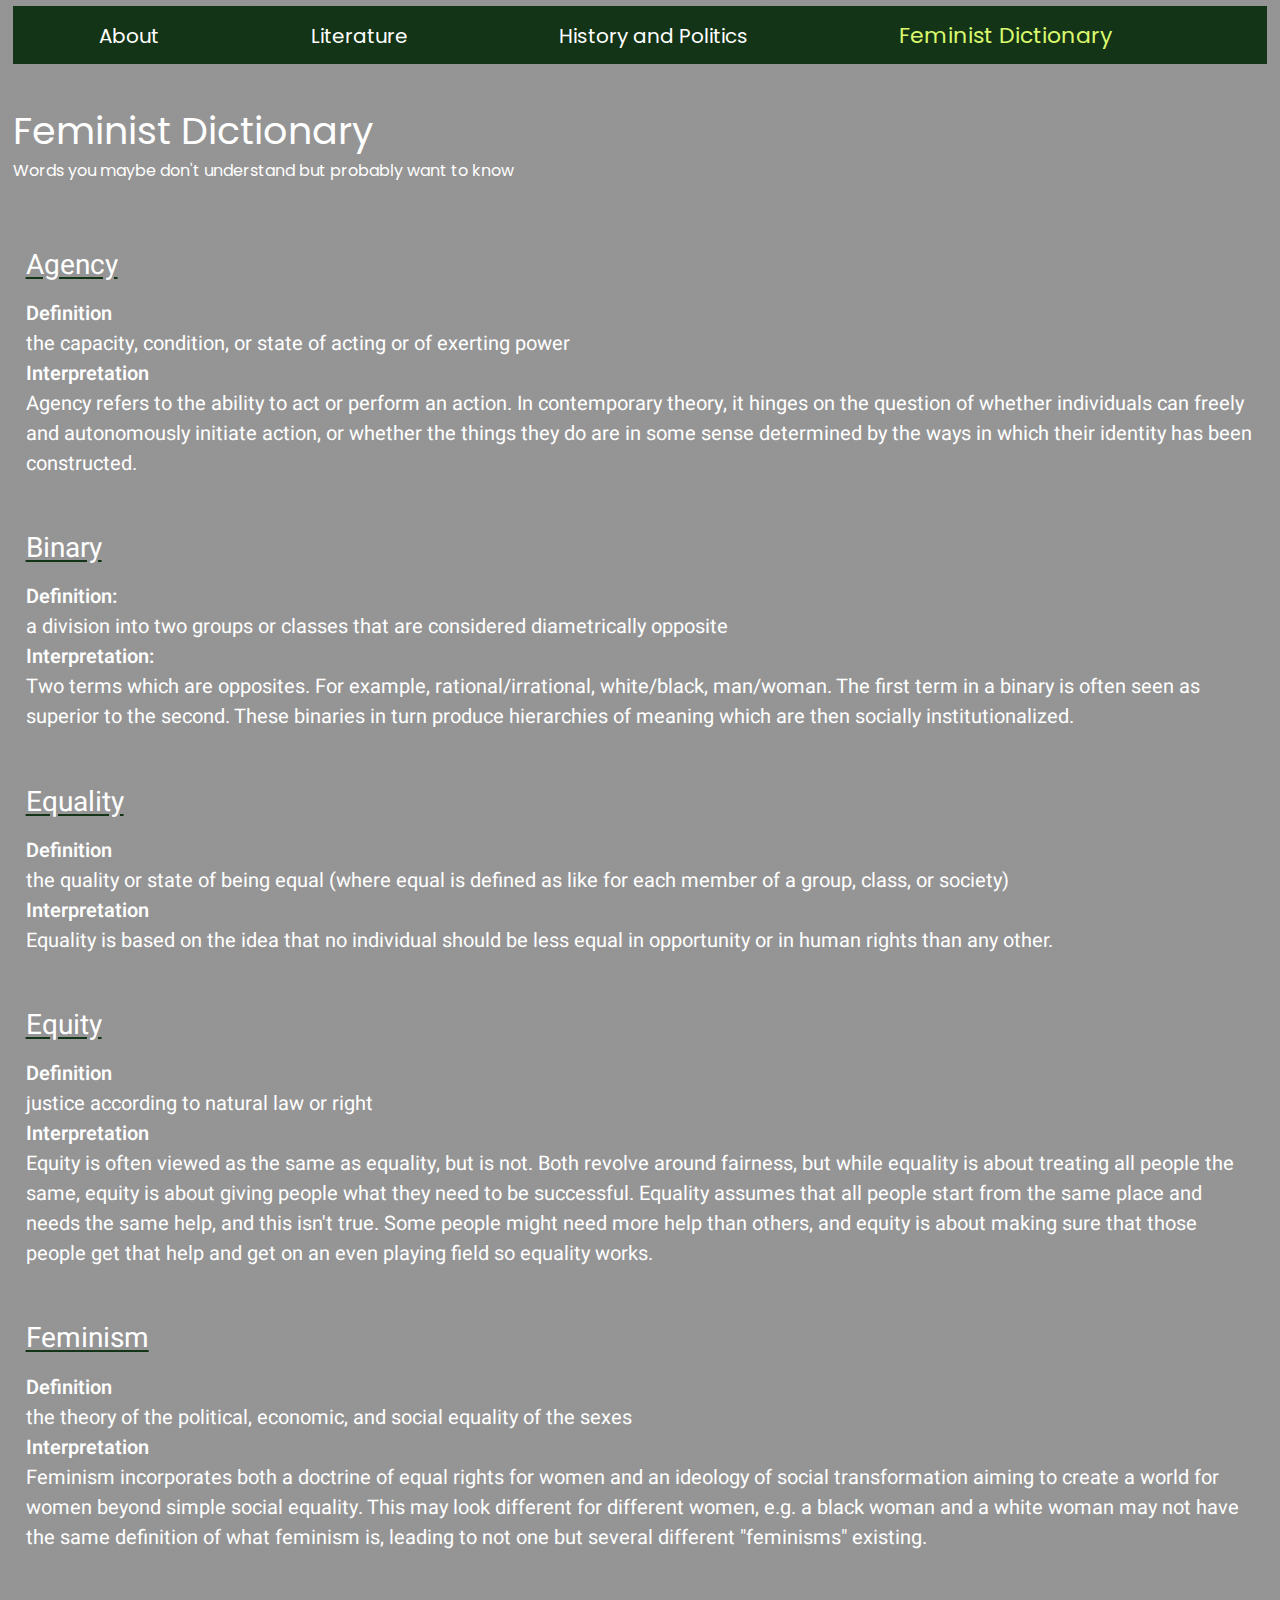
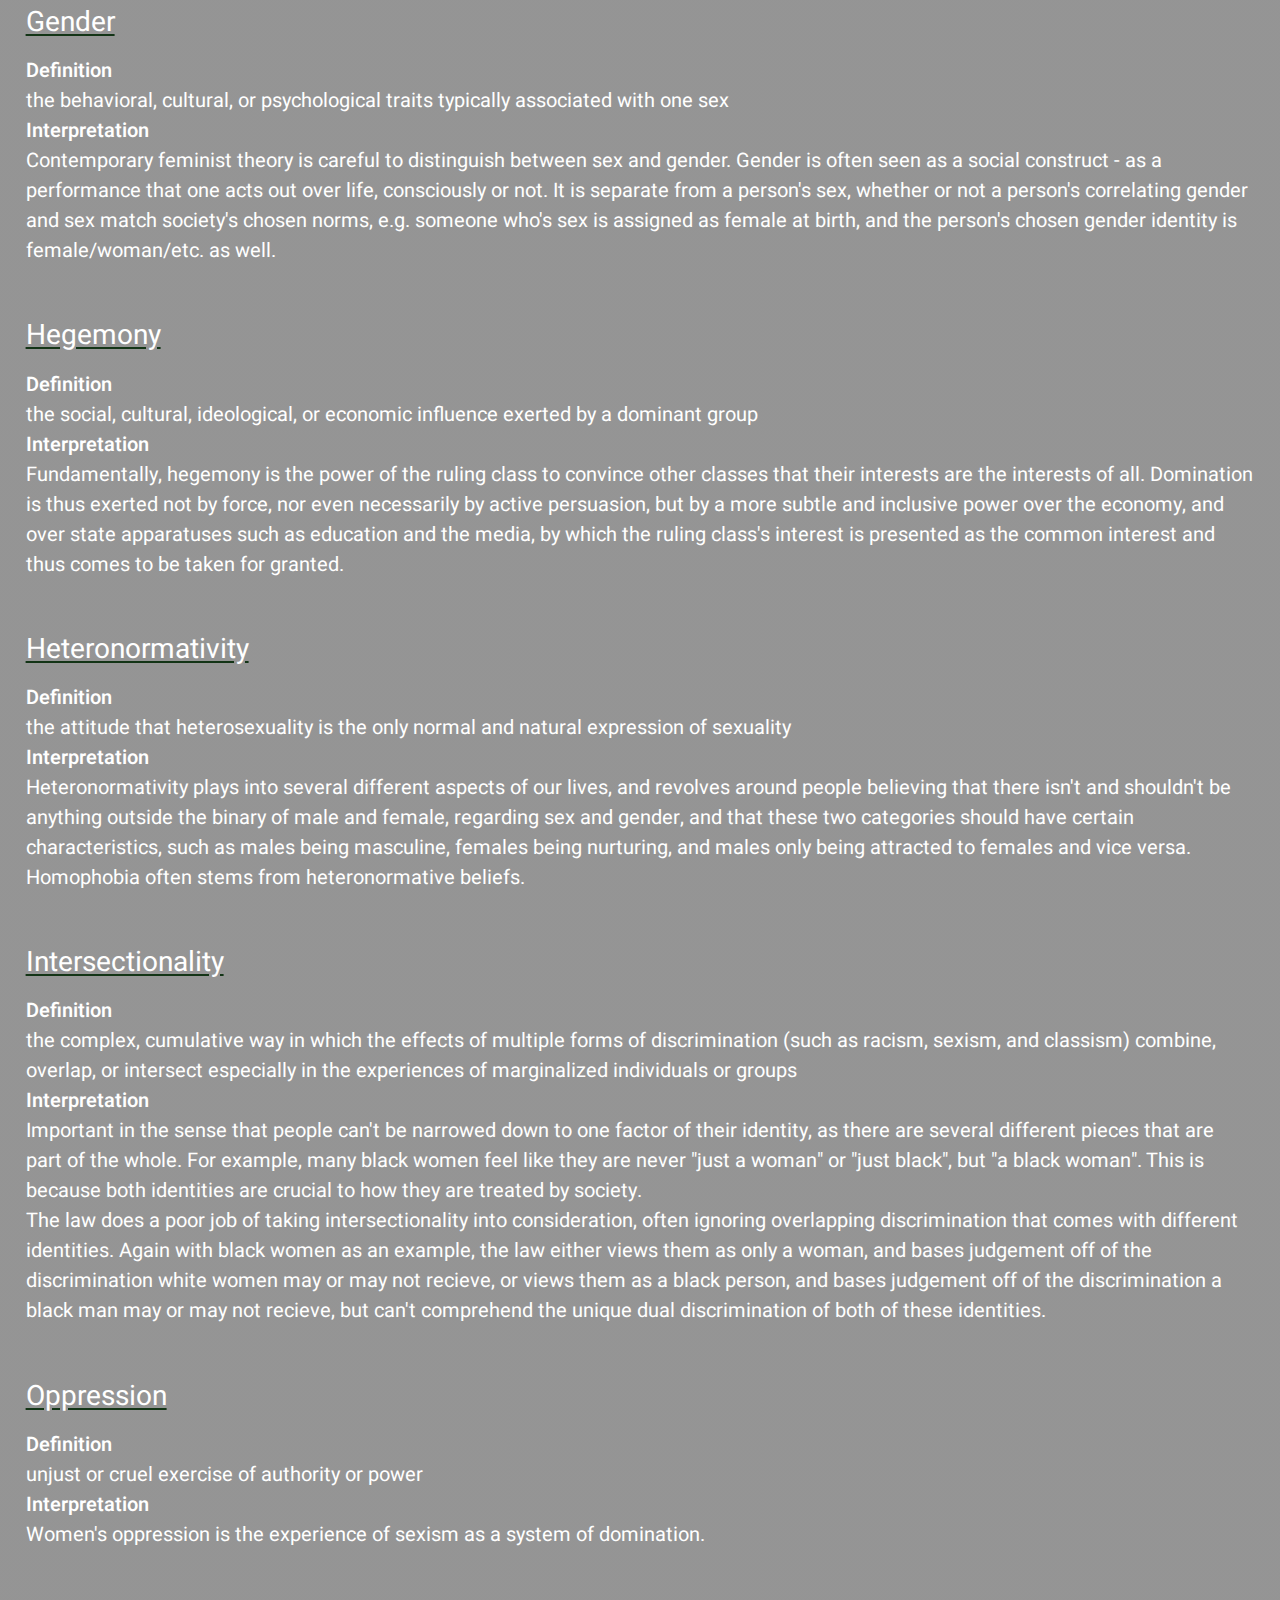
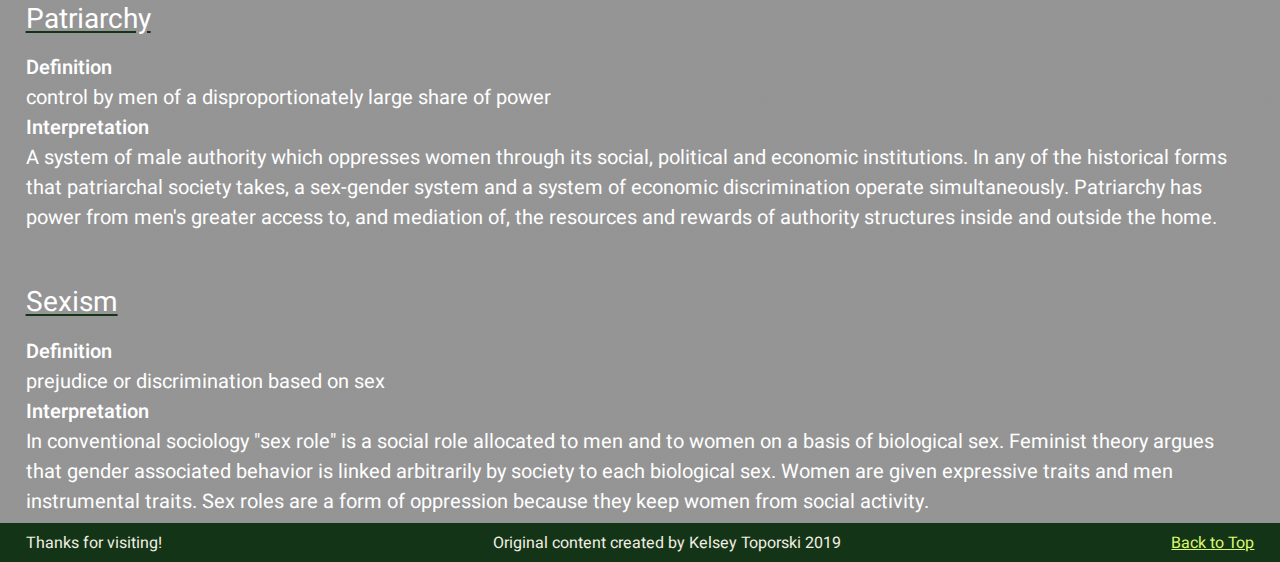
==== femdict.html @ 1d6a4809 "Add files via upload" ====
<!DOCTYPE html>
<html lang="en">
<head>
  <meta charset="UTF-8">

  <meta name="viewport" content="width=device-width, initial-scale=1.0">

  <!-- connects to the stylesheets -->
  <link rel="stylesheet" href="css/reset.css">
  <link rel="stylesheet" href="css/style.css">

  <!-- connect to a Google font -->  
  <!-- connect to a Font Aweseom font -->
  <!-- connect to a favicon -->
  <link href='https://fonts.googleapis.com/css?family=Anton' rel='stylesheet'>
  <link rel="preconnect" href="https://fonts.googleapis.com">
  <link rel="preconnect" href="https://fonts.gstatic.com" crossorigin>
  <link href="https://fonts.googleapis.com/css2?family=Poppins:wght@400;500;600;700&display=swap" rel="stylesheet">
  <link href="https://fonts.googleapis.com/css2?family=Heebo:wght@400;500;600;700&family=Poppins:wght@400;500;600;700&display=swap" rel="stylesheet">
  <link rel="stylesheet" href="https://cdnjs.cloudflare.com/ajax/libs/font-awesome/6.3.0/css/all.min.css" integrity="sha512-SzlrxWUlpfuzQ+pcUCosxcglQRNAq/DZjVsC0lE40xsADsfeQoEypE+enwcOiGjk/bSuGGKHEyjSoQ1zVisanQ==" crossorigin="anonymous" referrerpolicy="no-referrer" />

  <title>Women's Web - Dictionary</title>
</head>

<body>
  <a href="#mainstuff" class="skip"> Skip to Main Content</a>
  <header>
    <nav>
        <ul>
          <li><a href="index.html">About</a></li>
          <li><a href="literature.html">Literature</a></li>
          <li><a href="history.html">History and Politics</a></li>
          <li><a class= "active" href="femdict.html">Feminist Dictionary</a></li>
        </ul>
    </nav>
      <!-- definitions from meriam webster -->
      <!-- interpretations from
            The Dictionary of Feminist Theory - Maggie Humm,
            Key Concepts In Post-Colonial Studies - Ashcroft, Bill, Gareth Griffiths, and Helen Tiffin,
            or myself -->
      <!-- interpretation of equity from https://everydayfeminism.com/2014/09/equality-is-not-enough/ -->

    <h1>Feminist Dictionary</h1>
    Words you maybe don't understand but probably want to know

  </header>

  <main id="mainstuff" class="background">
  

      <!-- definitions from meriam webster -->
      <!-- interpretations from
            The Dictionary of Feminist Theory - Maggie Humm,
            Key Concepts In Post-Colonial Studies - Ashcroft, Bill, Gareth Griffiths, and Helen Tiffin,
            or myself -->
      <!-- interpretation of equity from https://everydayfeminism.com/2014/09/equality-is-not-enough/ -->

      <dl>
        <dt>Agency</dt>
        <dd>Definition
          <p>
            the capacity, condition, or state of acting or of exerting power
          </p>
        <dd>Interpretation
          <p>
            Agency refers to the ability to act or perform an action. In contemporary theory, it hinges on the question of whether individuals can freely and autonomously initiate action, or whether the things they do are in some sense determined by the ways in which their identity has been constructed.
          </p>

        
        <dt>Binary</dt>
        <dd>Definition:
          <p>
            a division into two groups or classes that are considered diametrically opposite
          </p></dd>
        <dd>Interpretation:
          <p>
            Two terms which are opposites. For example, rational/irrational, white/black, man/woman. The first term in a binary is often seen as superior to the second. These binaries in turn produce hierarchies of meaning which are then socially institutionalized.
          </p></dd>
        
          
        <dt>Equality</dt>
        <dd>Definition
          <p>
            the quality or state of being equal (where equal is defined as like for each member of a group, class, or society)
          </p></dd>
        <dd>Interpretation
          <p>
            Equality is based on the idea that no individual should be less equal in opportunity or in human rights than any other.
          </p></dd>
        
          
        <dt>Equity</dt>
        <dd>Definition
          <p>
            justice according to natural law or right
          </p></dd>
        <dd>Interpretation
          <p>
            Equity is often viewed as the same as equality, but is not. Both revolve around fairness, but while equality is about treating all people the same, equity is about giving people what they need to be successful. Equality assumes that all people start from the same place and needs the same help, and this isn't true. Some people might need more help than others, and equity is about making sure that those people get that help and get on an even playing field so equality works.
          </p></dd>
        
          
        <dt>Feminism</dt>
        <dd>Definition
          <p>
            the theory of the political, economic, and social equality of the sexes
          </p></dd>
        <dd>Interpretation
          <p>
            Feminism incorporates both a doctrine of equal rights for women and an ideology of social transformation aiming to create a world for women beyond simple social equality. This may look different for different women, e.g. a black woman and a white woman may not have the same definition of what feminism is, leading to not one but several different "feminisms" existing.
          </p></dd>
       
          
        <dt>Gender</dt>
        <dd>Definition
          <p>
            the behavioral, cultural, or psychological traits typically associated with one sex
          </p></dd>
        <dd>Interpretation
          <p>
            Contemporary feminist theory is careful to distinguish between sex and gender. Gender is often seen as a social construct - as a performance that one acts out over life, consciously or not. It is separate from a person's sex, whether or not a person's correlating gender and sex match society's chosen norms, e.g. someone who's sex is assigned as female at birth, and the person's chosen gender identity is female/woman/etc. as well.
          </p></dd>
        
          
        <dt>Hegemony</dt>
        <dd>Definition
          <p>
            the social, cultural, ideological, or economic influence exerted by a dominant group
          </p></dd>
        <dd>Interpretation
          <p>
            Fundamentally, hegemony is the power of the ruling class to convince other classes that their interests are the interests of all.  Domination is thus exerted not by force, nor even necessarily by active persuasion, but by a more subtle and inclusive power over the economy, and over state apparatuses such as education and the media, by which the ruling class's interest is presented as the common interest and thus comes to be taken for granted.
          </p></dd>
       
          
        <dt>Heteronormativity</dt>
        <dd>Definition
          <p>
            the attitude that heterosexuality is the only normal and natural expression of sexuality
          </p></dd>
        <dd>Interpretation
          <p>
            Heteronormativity plays into several different aspects of our lives, and revolves around people believing that there isn't and shouldn't be anything outside the binary of male and female, regarding sex and gender, and that these two categories should have certain characteristics, such as males being masculine, females being nurturing, and males only being attracted to females and vice versa. Homophobia often stems from heteronormative beliefs.
          </p></dd>
        
          
        <dt>Intersectionality</dt>
        <dd>Definition
          <p>
            the complex, cumulative way in which the effects of multiple forms of discrimination (such as racism, sexism, and classism) combine, overlap, or intersect especially in the experiences of marginalized individuals or groups
          </p></dd>
        <dd>Interpretation
          <p>
            Important in the sense that people can't be narrowed down to one factor of their identity, as there are several different pieces that are part of the whole. For example, many black women feel like they are never "just a woman" or "just black", but "a black woman". This is because both identities are crucial to how they are treated by society.
          </p>
          <p>
            The law does a poor job of taking intersectionality into consideration, often ignoring overlapping discrimination that comes with different identities. Again with black women as an example, the law either views them as only a woman, and bases judgement off of the discrimination white women may or may not recieve, or views them as a black person, and bases judgement off of the discrimination a black man may or may not recieve, but can't comprehend the unique dual discrimination of both of these identities.
          </p></dd>
           
          
        <dt>Oppression</dt>
        <dd>Definition
          <p>
            unjust or cruel exercise of authority or power
          </p></dd>
        <dd>Interpretation
          <p>
            Women's oppression is the experience of sexism as a system of domination.
          </p></dd>
       
          
        <dt>Patriarchy</dt>
        <dd>Definition
          <p>
            control by men of a disproportionately large share of power
          </p></dd>
        <dd>Interpretation
          <p>
            A system of male authority which oppresses women through its social, political and economic institutions. In any of the historical forms that patriarchal society takes, a sex-gender system and a system of economic discrimination operate simultaneously. Patriarchy has power from men's greater access to, and mediation of, the resources and rewards of authority structures inside and outside the home.
          </p></dd>
             
          
        <dt>Sexism</dt>
        <dd>Definition
          <p>
            prejudice or discrimination based on sex
          </p></dd>
        <dd>Interpretation
          <p>
            In conventional sociology "sex role" is a social role allocated to men and to women on a basis of biological sex. Feminist theory argues that gender associated behavior is linked arbitrarily by society to each biological sex. Women are given expressive traits and men instrumental traits. Sex roles are a form of oppression because they keep women from social activity.
          </p></dd>
      </dl>

    </main>

    <footer>
      <p class="thanks">
        Thanks for visiting! <i class="fa-regular fa-handshake"></i>
      </p>
      <p>Original content created by Kelsey Toporski 2019 <i class="fa-regular fa-copyright"></i></p>
      <a href="#main">Back to Top <i class="fa-solid fa-arrow-up"></i></a>
    </footer>

</body>
</html>
---- css/style.css ----
body{
    line-height: 1.5;
    font-family: Heebo, monospace;
    background-color: #F0EEE2;
    color: #133416;
}

nav, header{
    font-family: Poppins, Heebo, monospace ;
    margin: auto;
    /* padding: 5px 10px; */
    padding: 0.5% 1%;
}

nav{
    background-color: #133416;
    position: relative;
    overflow: hidden;
}

#navlinks{
    display: none;
    text-align: right;
    flex-direction: column;
    margin: auto;
    justify-content: space-between;
    margin-top: 8%;
}

nav ul li{
    /* padding: 8px 20px; */
    padding: 0.5% 1%;
    font-size: 20px;
    /* margin: auto 40px; */
    margin: auto 5%;
}

nav a{
    text-decoration: none;
    color: #FFFFFF;
    text-align: center;
}

.icon{
    color: #DAF96E;
    padding: 2%;
    text-decoration: none;
    display: block;
    float: right;
    position: relative;
}

.icon i{
    height: 20px;
}

nav a:visited{
    color: #FFFFFF;
}

nav a.active{
    font-size: 22px;
    /* font-weight: 200; */
    color: #DAF96E;
}

.skip{
    position: absolute;
    left: -1200px;
}

.skip:focus{
    left: 0px;
}

#mainstuff{
    margin: 0 auto;
    /* padding: 5px 20px; */
    padding: 0.5% 2%;
}

#women_march{
    display: none;
}

#mainstuff > div{
    margin-bottom: 3%;
}

.grid_container, .history{
    display: grid;
    grid-template-columns: 1fr;
}

.grid_container>div, .history>div{
    border: solid #133416 1px;
    border-radius: 0.6%;
    padding: 2%;
    margin: 2%;
}

.history > div > h2, .history > div >  p, .history > div >  img, .literature > h2, .literature > h3, .literature > img, .literature > p,  .literature > ul{
    margin-bottom: 2%;
}

h1{
    font-family: Poppins, Heebo, Arial ;
    font-size: 28px;
    text-align: left;
    margin: auto;
    margin-top: 3%;
    animation: h1Animation;
    animation-duration: 1s;
    animation-iteration-count: 2;
}
h2{
    font-size: 22px;
    font-weight: 600;
    /* margin-top: 10px; */
    margin-top: 1%;
}
h3{
    font-size: 20px;
    font-weight: 400;
    /* margin-top: 10px; */
    margin-top: 0.5%;
}

img{
    width: 45%;
    /* padding: 20px; */
    padding: 1%;
    /* margin: 5px 10px; */
    border-radius: 25px;
    justify-content: center;
}

div:nth-of-type(odd)>img, img:nth-of-type(odd){
    border: solid #133416 3px;
    margin-left: auto;
    margin-right: auto;
    display: block;
}

div:nth-of-type(even)>img, img:nth-of-type(even){
    border: solid green 3px;
    margin-left: auto;
    margin-right: auto;
    display: block;
}

div>img:hover, img{
    padding: 0.5%;
    border-width: 5px;
}

footer{
    border-top: solid #133416 2px;
    text-align: center;
    /* padding: 5px 20px; */
    padding: 0.5% 2%;
    background-color: #133416;
    color: #F0EEE2;
    margin-bottom: 0.2%;
    display: flex;
    flex-direction: column;

}
footer a, footer a:visited{
    color: #DAF96E;
}

dd{
    font-size: 20px;
    font-weight: 600;
}

dt{
    font-size: 28px;
    margin-top: 4%;
    margin-bottom: 1%;
    text-decoration: underline;
    text-decoration-style: solid;
    text-decoration-color: #133416;
    text-underline-offset: 9%;
}

dd>p{
    font-size: 20px;
}



body:has(.background){

    background: 
        linear-gradient(
        rgba(130, 130, 130, 0.85), 
        rgba(130, 130, 130, 0.85)
        ),
    url("../images/background.jpg") no-repeat center fixed; 
    -webkit-background-size: cover;
    -moz-background-size: cover;
    -o-background-size: cover;
    background-size: cover;
    color: #FFFFFF;
}


@media (prefers-reduced-motion: no-preference) {
    @keyframes h1Animation {
        0%{
            transform: translateY(0%);
        }
        33%{
            transform: translateY(10%);
        }
        66%{
            transform: translateY(-10%);
        }
        100%{
            transform: translateY(0%);
        }
    }

}


@media screen and (min-width: 992px){

nav{
    align-items: center;
}
  nav > .icon{
    display: none;
  }
  #navlinks{
    display: flex;
    flex-direction: row;
    margin-top: 0;
  }

  nav ul li{
    display: inline-block;
  }

  #women_march{
    display: block;
}

    h1{
        font-size: 38px;
        /* margin: auto; */
    }
    h2{
        font-size: 28px;
        font-weight: 600;
        /* margin-top: 10px; */
        margin-top: 1%;
    }
    h3{
        font-size: 20px;
        font-weight: 600;
        /* margin-top: 10px; */
        margin-top: 0.5%;
    }

    footer{
        margin-bottom: 0;
        flex-direction: row;
        justify-content: space-between;
    }

    .grid_container, .history{
        grid-template-columns: 1fr 1fr;
    }

    .grid_container>div, .history>div{
        border: solid #133416 2px;
        border-radius: 3%;
    }

    .history > div > h2, .history > div >  p, .history > div >  img, .literature > h2, .literature > h3, .literature > img, .literature > p,  .literature > ul{
        margin-bottom: 2%;
    }

}
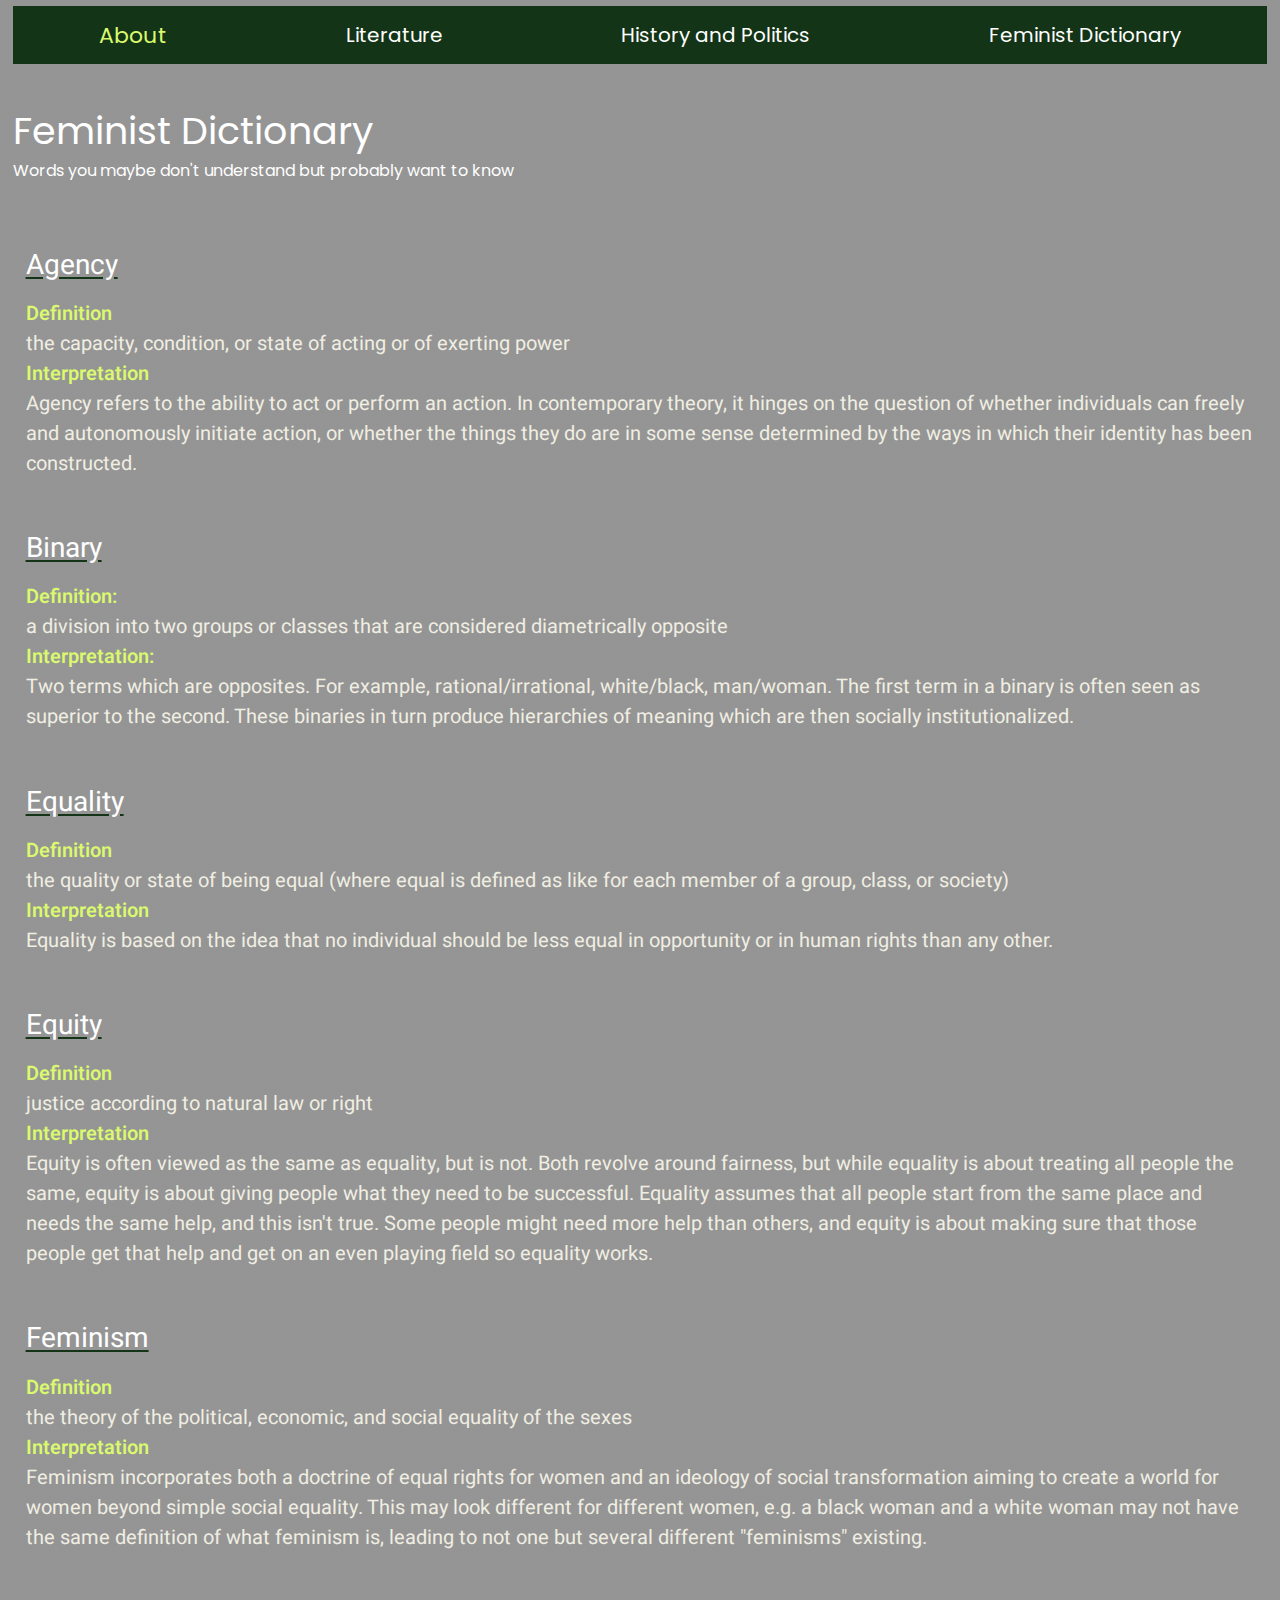
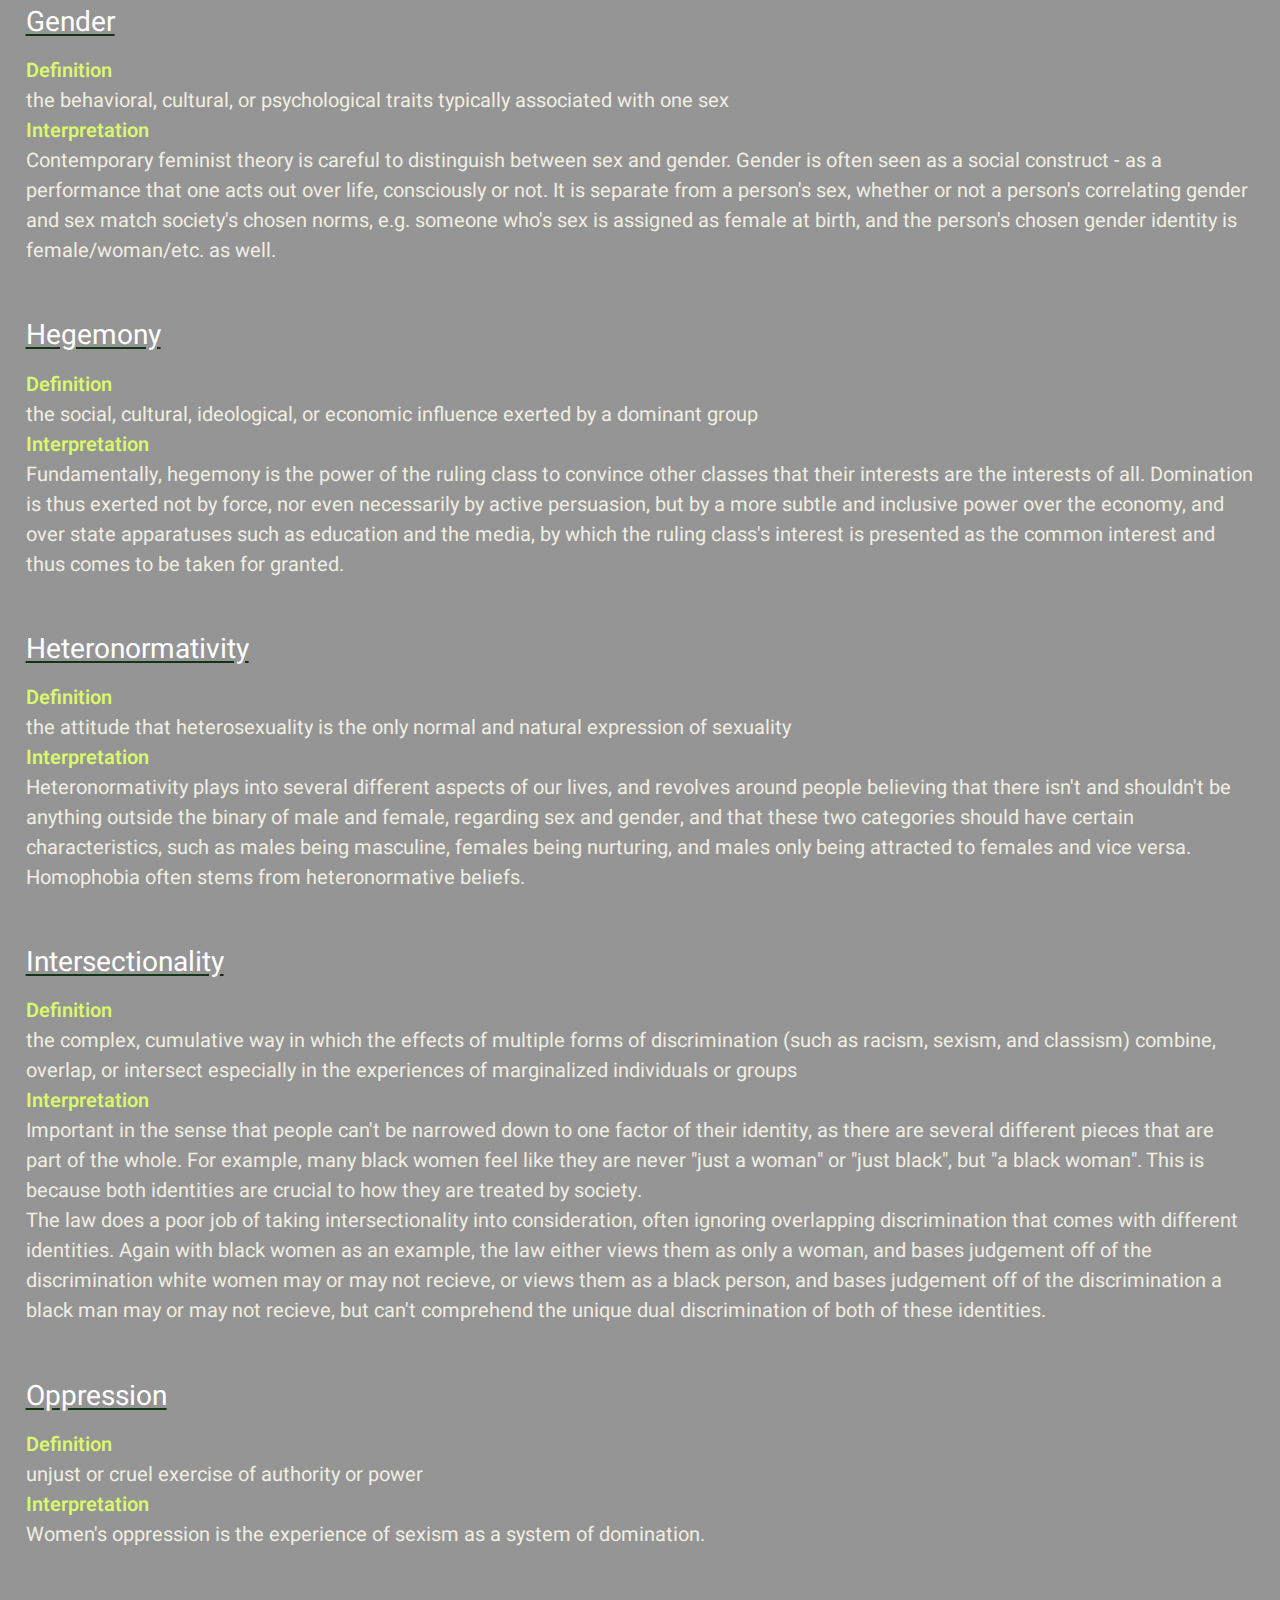
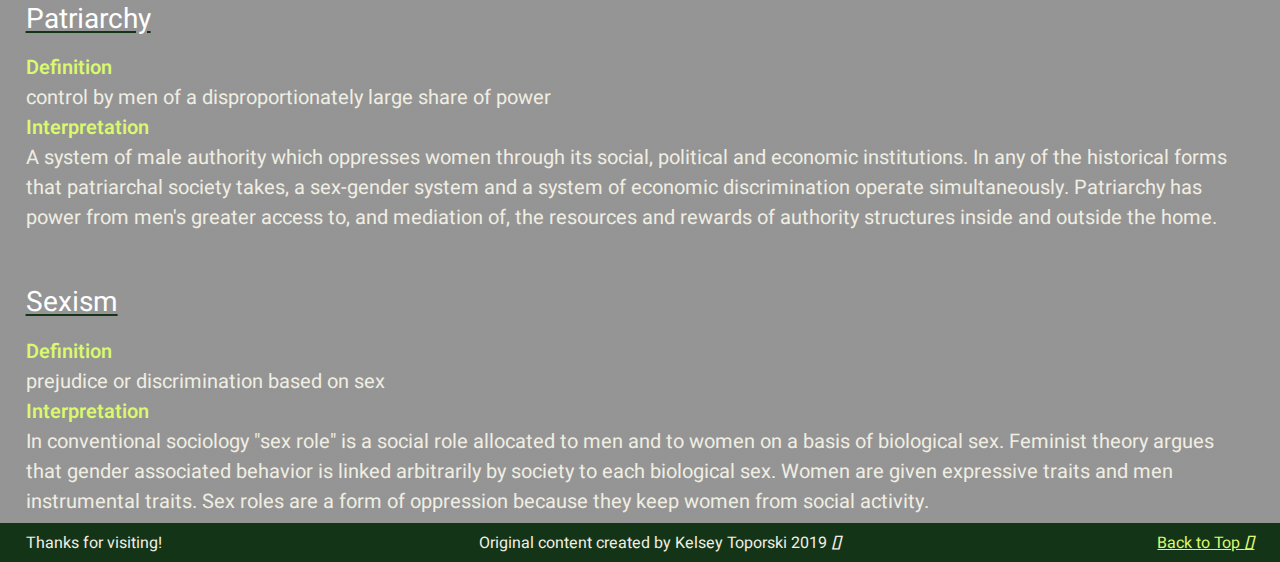
==== commit 1e5df1f9: "Add files via upload" ====
--- a/femdict.html
+++ b/femdict.html
@@ -18,19 +18,22 @@
   <link href="https://fonts.googleapis.com/css2?family=Poppins:wght@400;500;600;700&display=swap" rel="stylesheet">
   <link href="https://fonts.googleapis.com/css2?family=Heebo:wght@400;500;600;700&family=Poppins:wght@400;500;600;700&display=swap" rel="stylesheet">
   <link rel="stylesheet" href="https://cdnjs.cloudflare.com/ajax/libs/font-awesome/6.3.0/css/all.min.css" integrity="sha512-SzlrxWUlpfuzQ+pcUCosxcglQRNAq/DZjVsC0lE40xsADsfeQoEypE+enwcOiGjk/bSuGGKHEyjSoQ1zVisanQ==" crossorigin="anonymous" referrerpolicy="no-referrer" />
+  <link rel="stylesheet" href="https://cdnjs.cloudflare.com/ajax/libs/font-awesome/4.7.0/css/font-awesome.min.css">
 
   <title>Women's Web - Dictionary</title>
 </head>
 
 <body>
-  <a href="#mainstuff" class="skip"> Skip to Main Content</a>
+  <a href="#mainstuff" class="skip" tabindex="0"> Skip to Main Content</a>
   <header>
     <nav>
-        <ul>
-          <li><a href="index.html">About</a></li>
-          <li><a href="literature.html">Literature</a></li>
-          <li><a href="history.html">History and Politics</a></li>
-          <li><a class= "active" href="femdict.html">Feminist Dictionary</a></li>
+      <a href="javascript:void(0);" class="icon" onclick="myFunction()" tabindex="0" aria-label="Open the menu">
+        <i class="fa fa-bars" aria-hidden="true"></i></a>
+        <ul id="navlinks">
+          <li><a class="active" href="index.html" tabindex="0">About</a></li>
+          <li><a href="literature.html" tabindex="0">Literature</a></li>
+          <li><a href="history.html" tabindex="0">History and Politics</a></li>
+          <li><a href="femdict.html" tabindex="0">Feminist Dictionary</a></li>
         </ul>
     </nav>
       <!-- definitions from meriam webster -->
@@ -198,8 +201,17 @@
         Thanks for visiting! <i class="fa-regular fa-handshake"></i>
       </p>
       <p>Original content created by Kelsey Toporski 2019 <i class="fa-regular fa-copyright"></i></p>
-      <a href="#main">Back to Top <i class="fa-solid fa-arrow-up"></i></a>
+      <a href="#mainstuff" tabindex="0">Back to Top <i class="fa-solid fa-arrow-up"></i></a>
     </footer>
-
+    <script>
+      function myFunction() {
+        var x = document.getElementById("navlinks");
+        if (x.style.display === "flex") {
+          x.style.display = "none";
+        } else {
+          x.style.display = "flex";
+        }
+      }
+      </script>
 </body>
 </html>
--- a/css/style.css
+++ b/css/style.css
@@ -94,9 +94,10 @@
 
 .grid_container>div, .history>div{
     border: solid #133416 1px;
-    border-radius: 0.6%;
+    border-radius: 2%;
     padding: 2%;
     margin: 2%;
+    box-shadow: 1px 1.5px rgba(130, 130, 130, 0.3);
 }
 
 .history > div > h2, .history > div >  p, .history > div >  img, .literature > h2, .literature > h3, .literature > img, .literature > p,  .literature > ul{
@@ -115,7 +116,7 @@
 }
 h2{
     font-size: 22px;
-    font-weight: 600;
+    font-weight: 500;
     /* margin-top: 10px; */
     margin-top: 1%;
 }
@@ -173,6 +174,7 @@
 dd{
     font-size: 20px;
     font-weight: 600;
+    color: #DAF96E;
 }
 
 dt{
@@ -187,6 +189,7 @@
 
 dd>p{
     font-size: 20px;
+    color: #F0EEE2;
 }
 
 
@@ -254,7 +257,7 @@
     }
     h2{
         font-size: 28px;
-        font-weight: 600;
+        font-weight: 500;
         /* margin-top: 10px; */
         margin-top: 1%;
     }
@@ -278,6 +281,7 @@
     .grid_container>div, .history>div{
         border: solid #133416 2px;
         border-radius: 3%;
+        box-shadow: 3px 3px rgba(130, 130, 130, 0.3);
     }
 
     .history > div > h2, .history > div >  p, .history > div >  img, .literature > h2, .literature > h3, .literature > img, .literature > p,  .literature > ul{
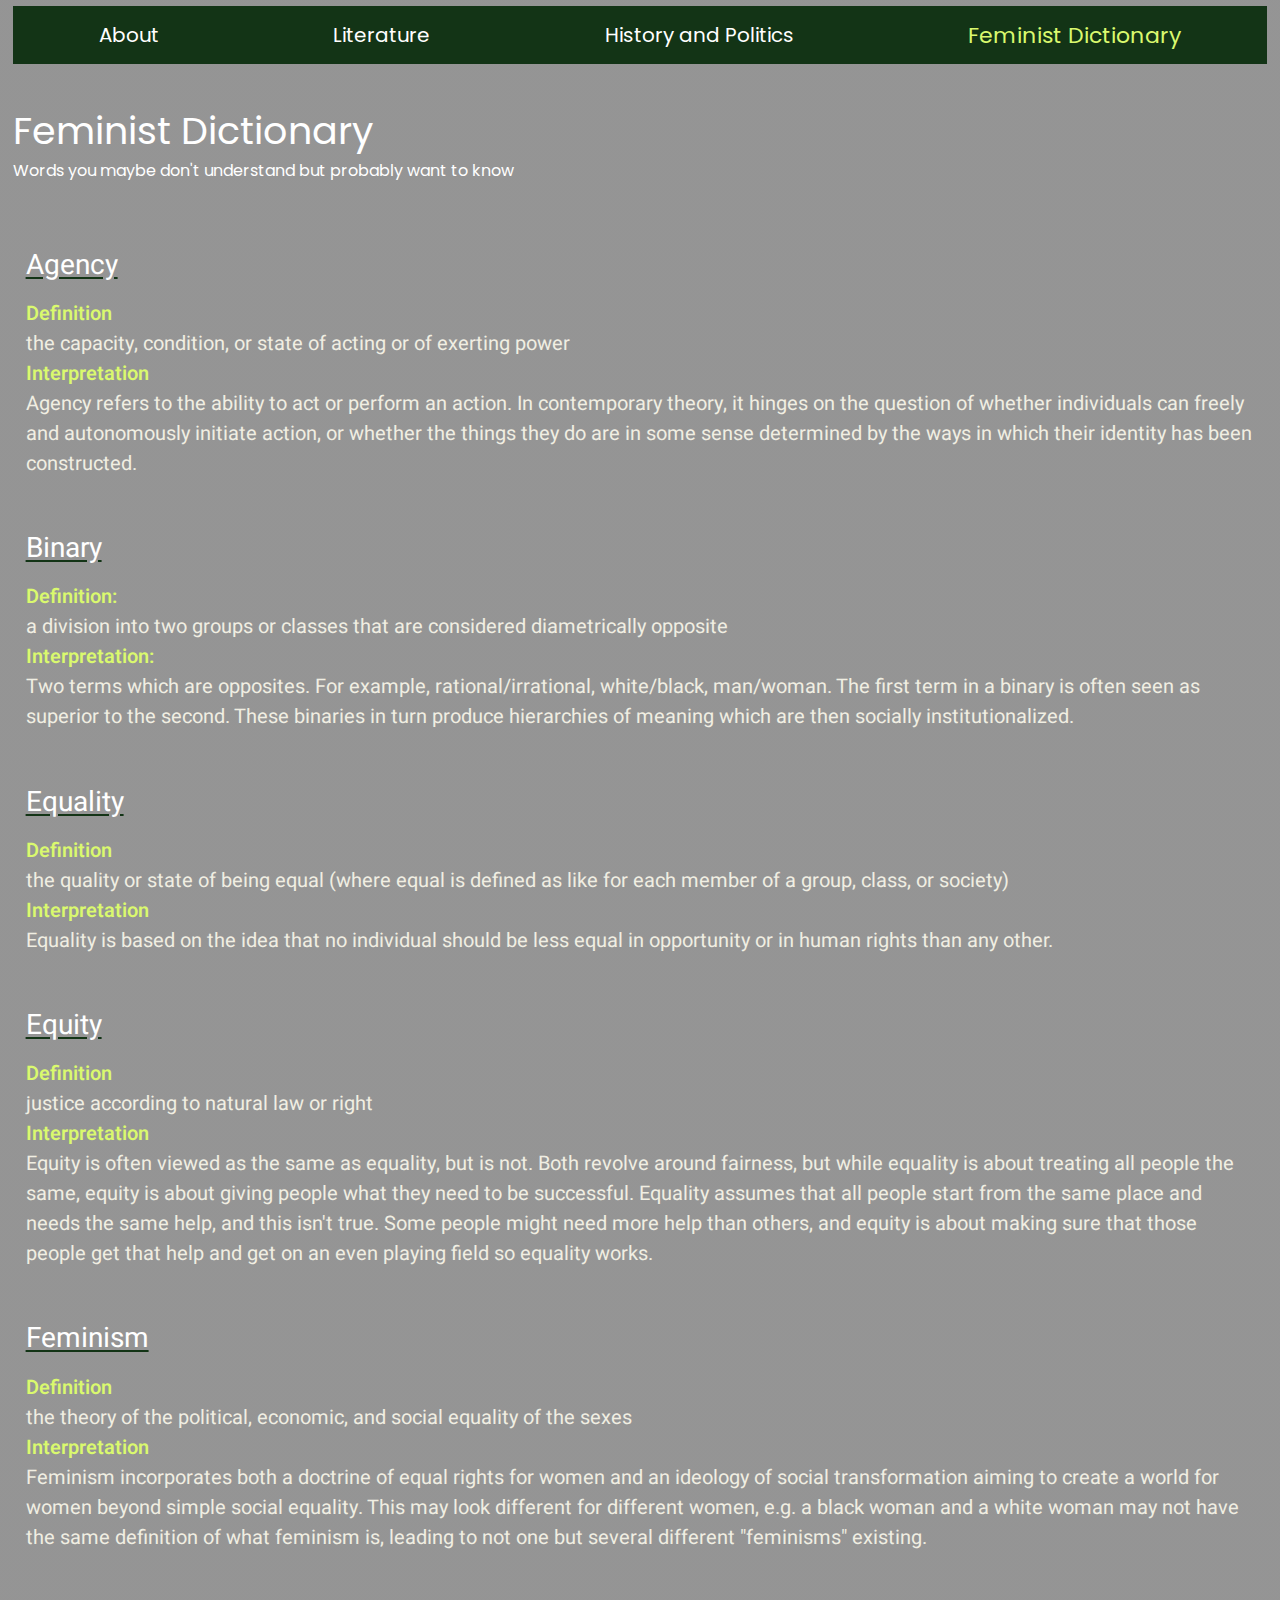
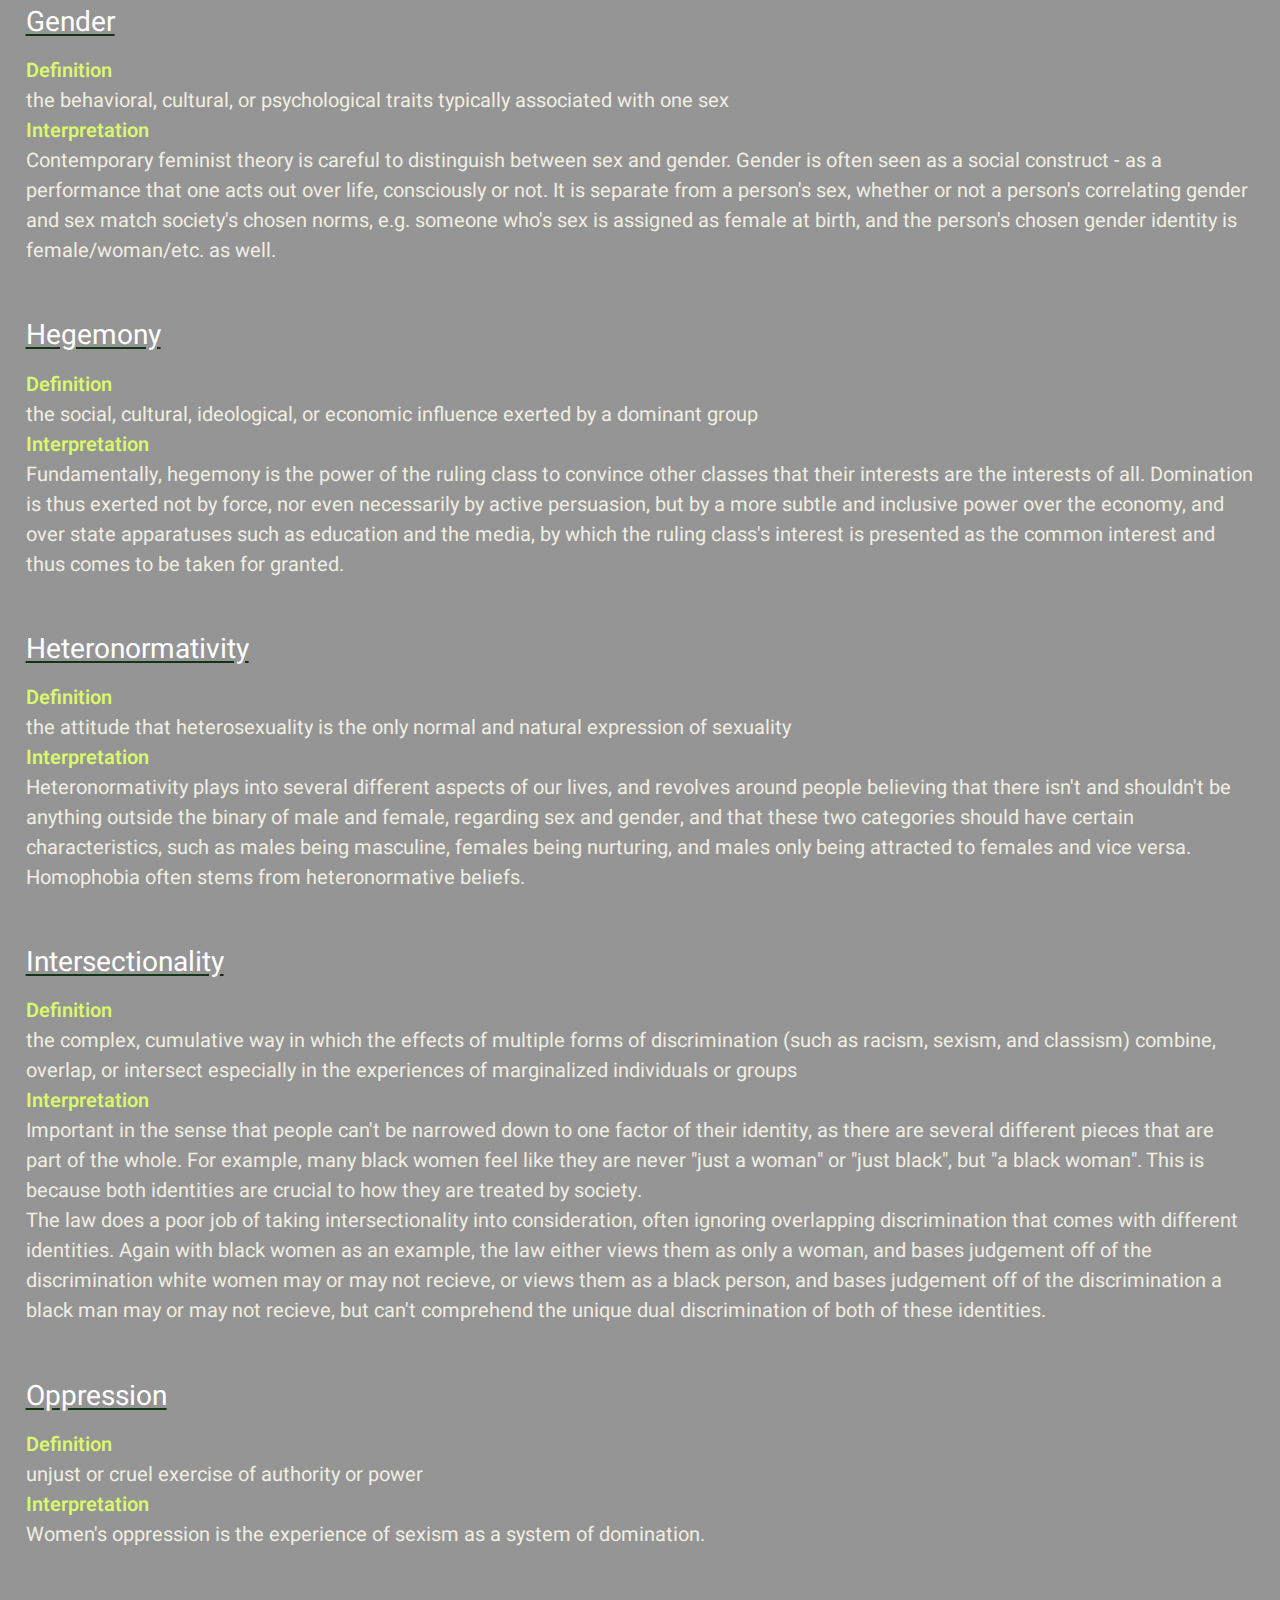
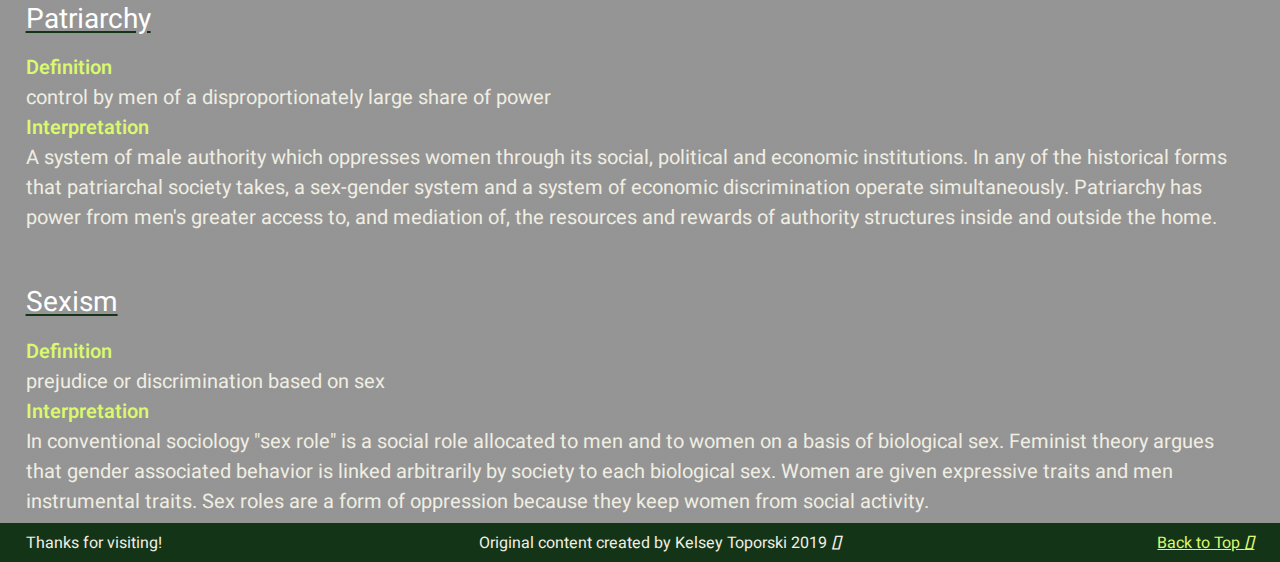
==== commit 7e332581: "Add files via upload" ====
--- a/femdict.html
+++ b/femdict.html
@@ -1,9 +1,8 @@
 <!DOCTYPE html>
 <html lang="en">
 <head>
-  <meta charset="UTF-8">
-
-  <meta name="viewport" content="width=device-width, initial-scale=1.0">
+
+  <meta name="viewport" content="width=device-width, initial-scale=1.0" charset="UTF-8">
 
   <!-- connects to the stylesheets -->
   <link rel="stylesheet" href="css/reset.css">
@@ -17,7 +16,7 @@
   <link rel="preconnect" href="https://fonts.gstatic.com" crossorigin>
   <link href="https://fonts.googleapis.com/css2?family=Poppins:wght@400;500;600;700&display=swap" rel="stylesheet">
   <link href="https://fonts.googleapis.com/css2?family=Heebo:wght@400;500;600;700&family=Poppins:wght@400;500;600;700&display=swap" rel="stylesheet">
-  <link rel="stylesheet" href="https://cdnjs.cloudflare.com/ajax/libs/font-awesome/6.3.0/css/all.min.css" integrity="sha512-SzlrxWUlpfuzQ+pcUCosxcglQRNAq/DZjVsC0lE40xsADsfeQoEypE+enwcOiGjk/bSuGGKHEyjSoQ1zVisanQ==" crossorigin="anonymous" referrerpolicy="no-referrer" />
+  <link rel="stylesheet" href="https://cdnjs.cloudflare.com/ajax/libs/font-awesome/6.3.0/css/all.min.css" integrity="sha512-SzlrxWUlpfuzQ+pcUCosxcglQRNAq/DZjVsC0lE40xsADsfeQoEypE+enwcOiGjk/bSuGGKHEyjSoQ1zVisanQ==" crossorigin="anonymous" referrerpolicy="no-referrer" >
   <link rel="stylesheet" href="https://cdnjs.cloudflare.com/ajax/libs/font-awesome/4.7.0/css/font-awesome.min.css">
 
   <title>Women's Web - Dictionary</title>
@@ -30,10 +29,10 @@
       <a href="javascript:void(0);" class="icon" onclick="myFunction()" tabindex="0" aria-label="Open the menu">
         <i class="fa fa-bars" aria-hidden="true"></i></a>
         <ul id="navlinks">
-          <li><a class="active" href="index.html" tabindex="0">About</a></li>
+          <li><a href="index.html" tabindex="0">About</a></li>
           <li><a href="literature.html" tabindex="0">Literature</a></li>
           <li><a href="history.html" tabindex="0">History and Politics</a></li>
-          <li><a href="femdict.html" tabindex="0">Feminist Dictionary</a></li>
+          <li><a class="active" href="femdict.html" tabindex="0">Feminist Dictionary</a></li>
         </ul>
     </nav>
       <!-- definitions from meriam webster -->
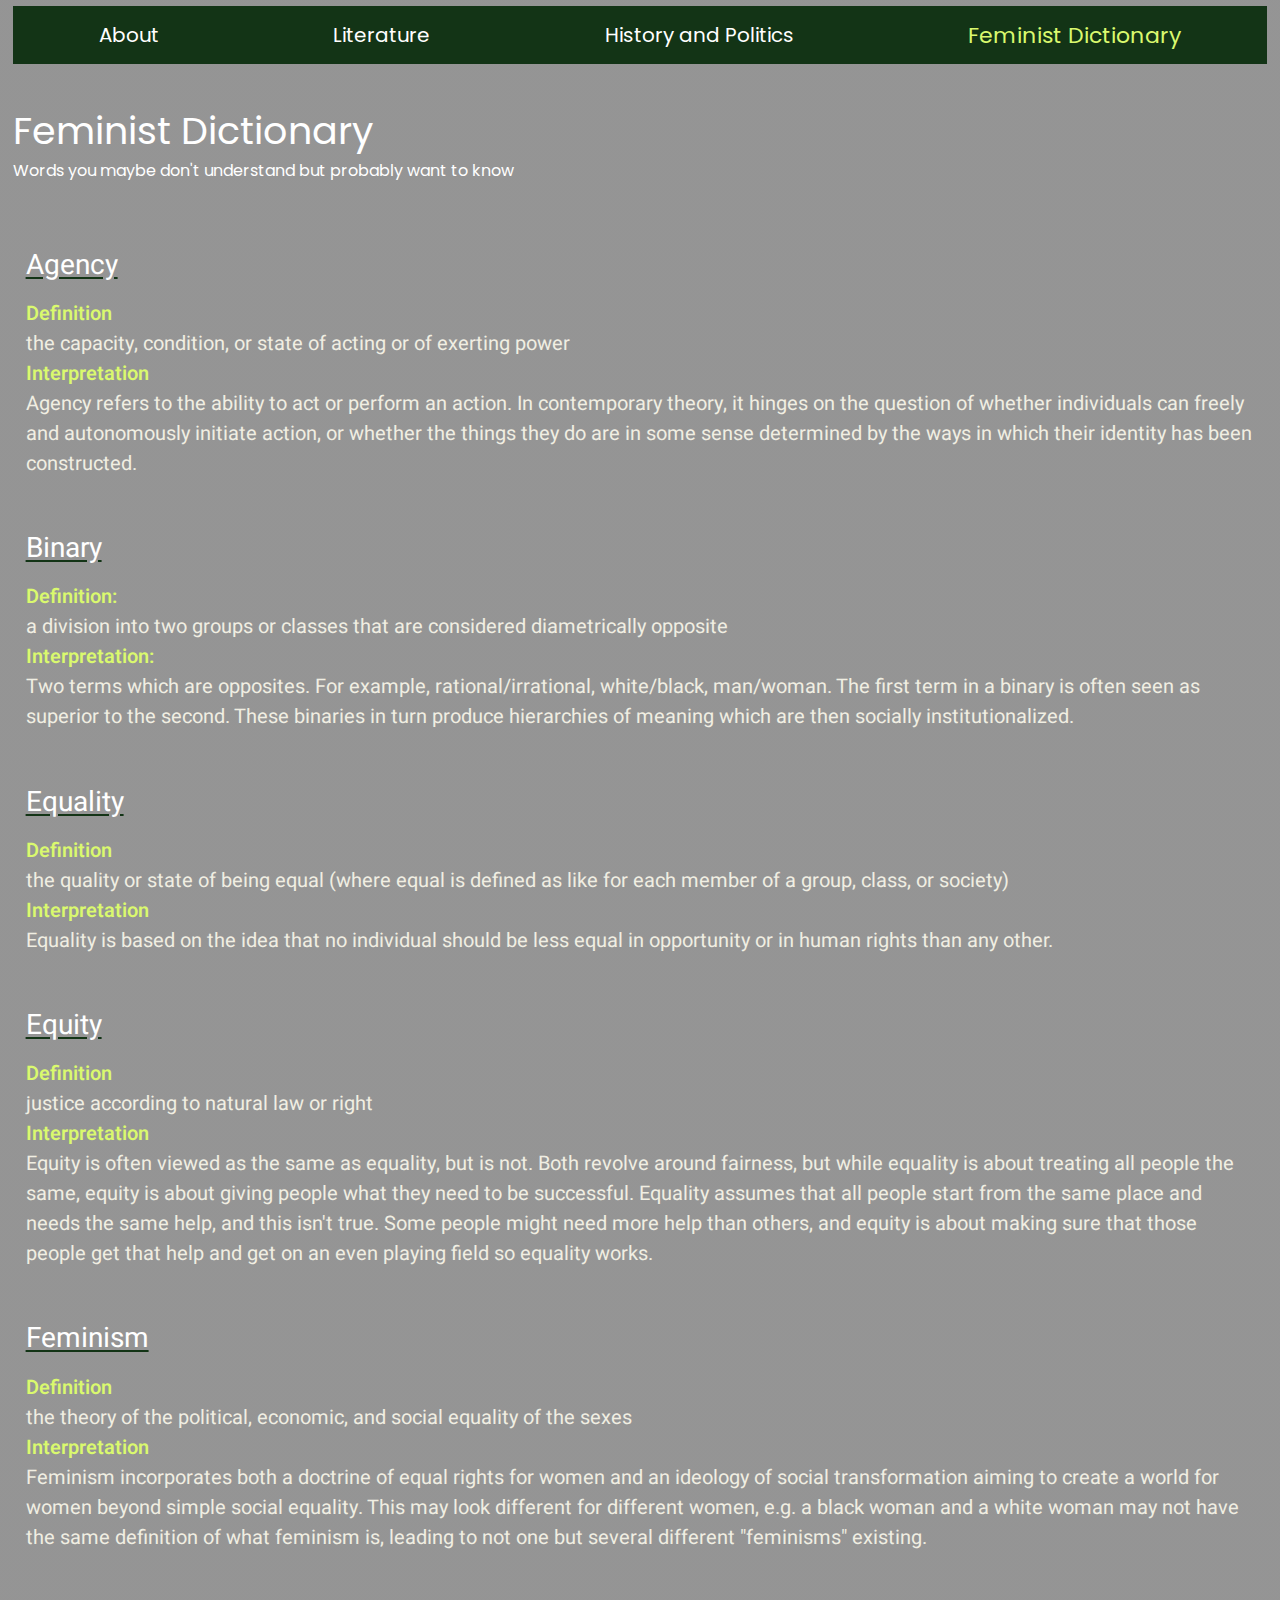
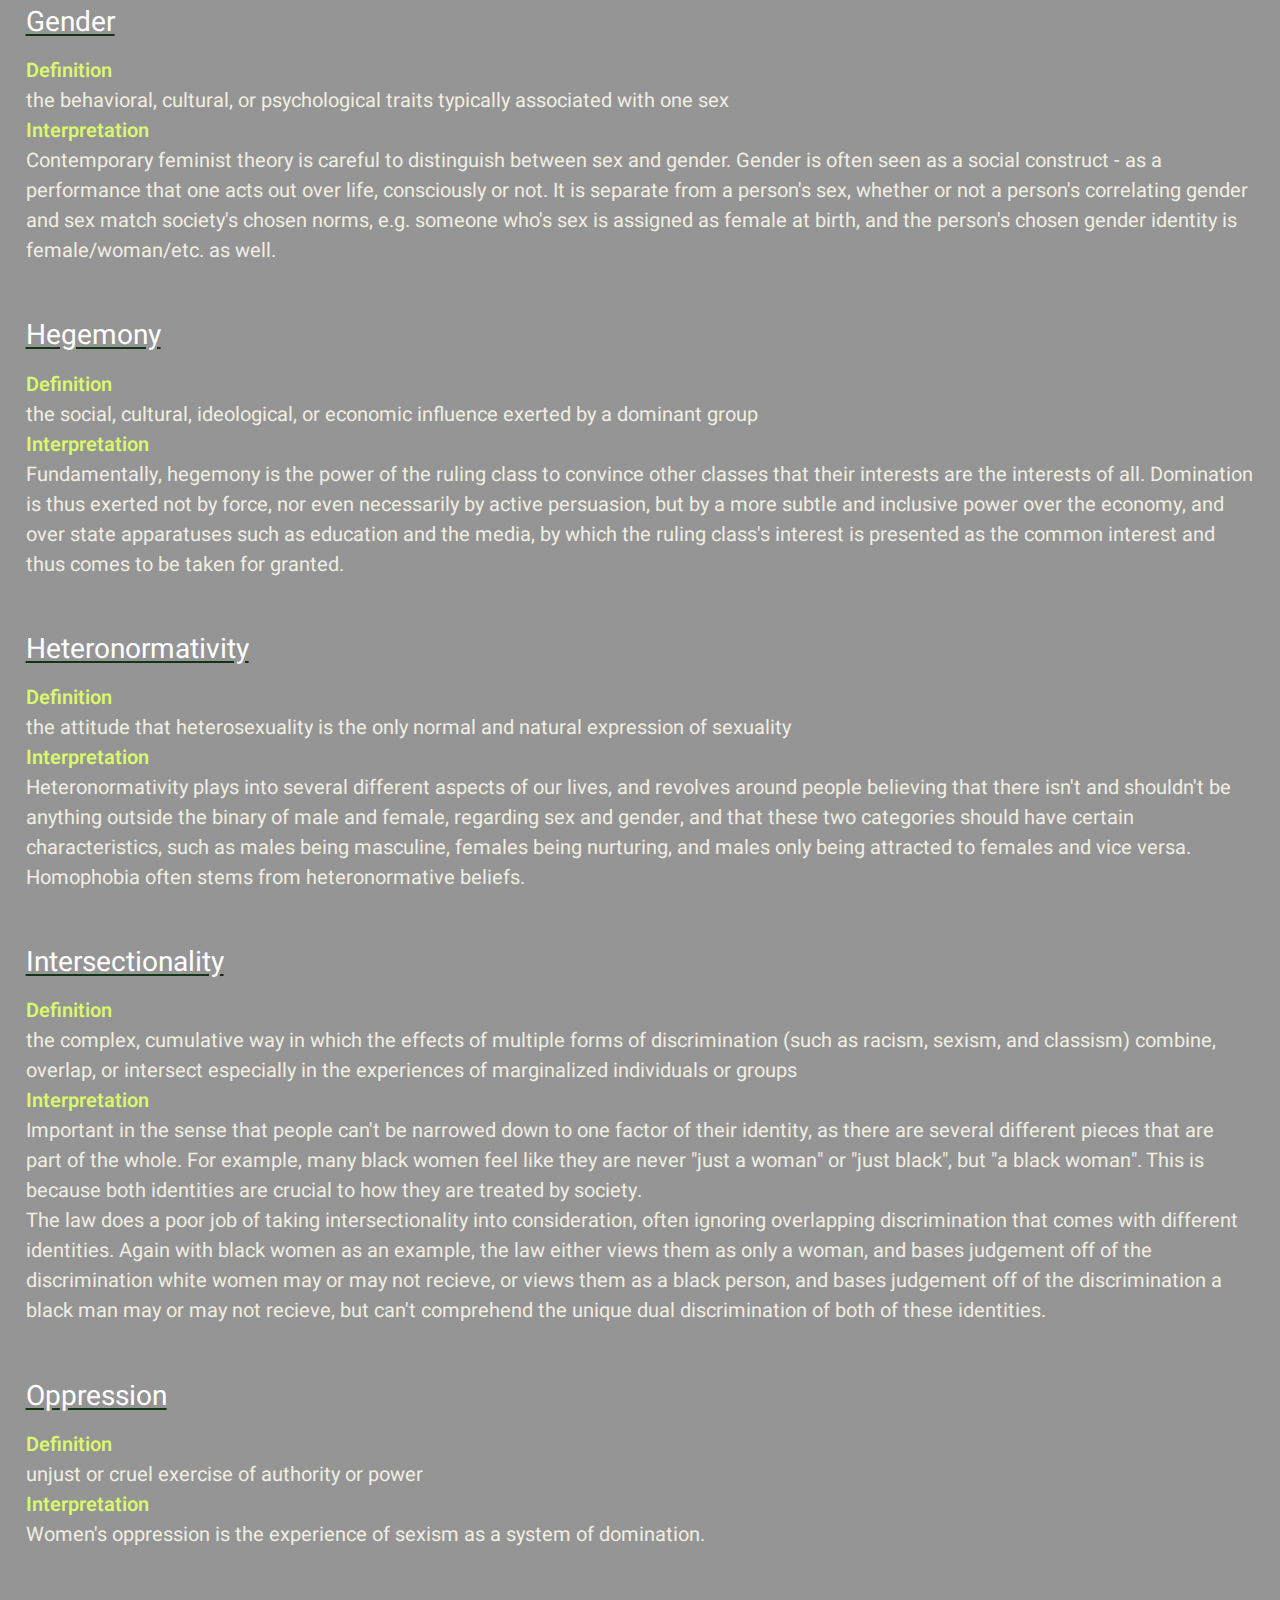
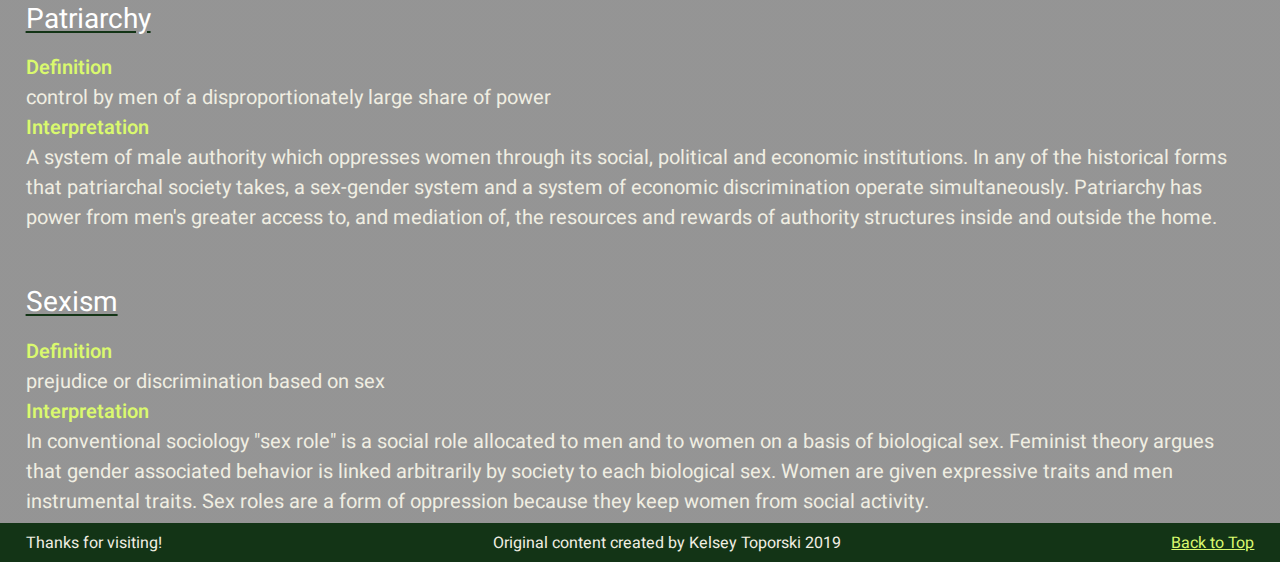
==== commit 3f2c96b2: "Add files via upload" ====
--- a/femdict.html
+++ b/femdict.html
@@ -17,7 +17,6 @@
   <link href="https://fonts.googleapis.com/css2?family=Poppins:wght@400;500;600;700&display=swap" rel="stylesheet">
   <link href="https://fonts.googleapis.com/css2?family=Heebo:wght@400;500;600;700&family=Poppins:wght@400;500;600;700&display=swap" rel="stylesheet">
   <link rel="stylesheet" href="https://cdnjs.cloudflare.com/ajax/libs/font-awesome/6.3.0/css/all.min.css" integrity="sha512-SzlrxWUlpfuzQ+pcUCosxcglQRNAq/DZjVsC0lE40xsADsfeQoEypE+enwcOiGjk/bSuGGKHEyjSoQ1zVisanQ==" crossorigin="anonymous" referrerpolicy="no-referrer" >
-  <link rel="stylesheet" href="https://cdnjs.cloudflare.com/ajax/libs/font-awesome/4.7.0/css/font-awesome.min.css">
 
   <title>Women's Web - Dictionary</title>
 </head>
